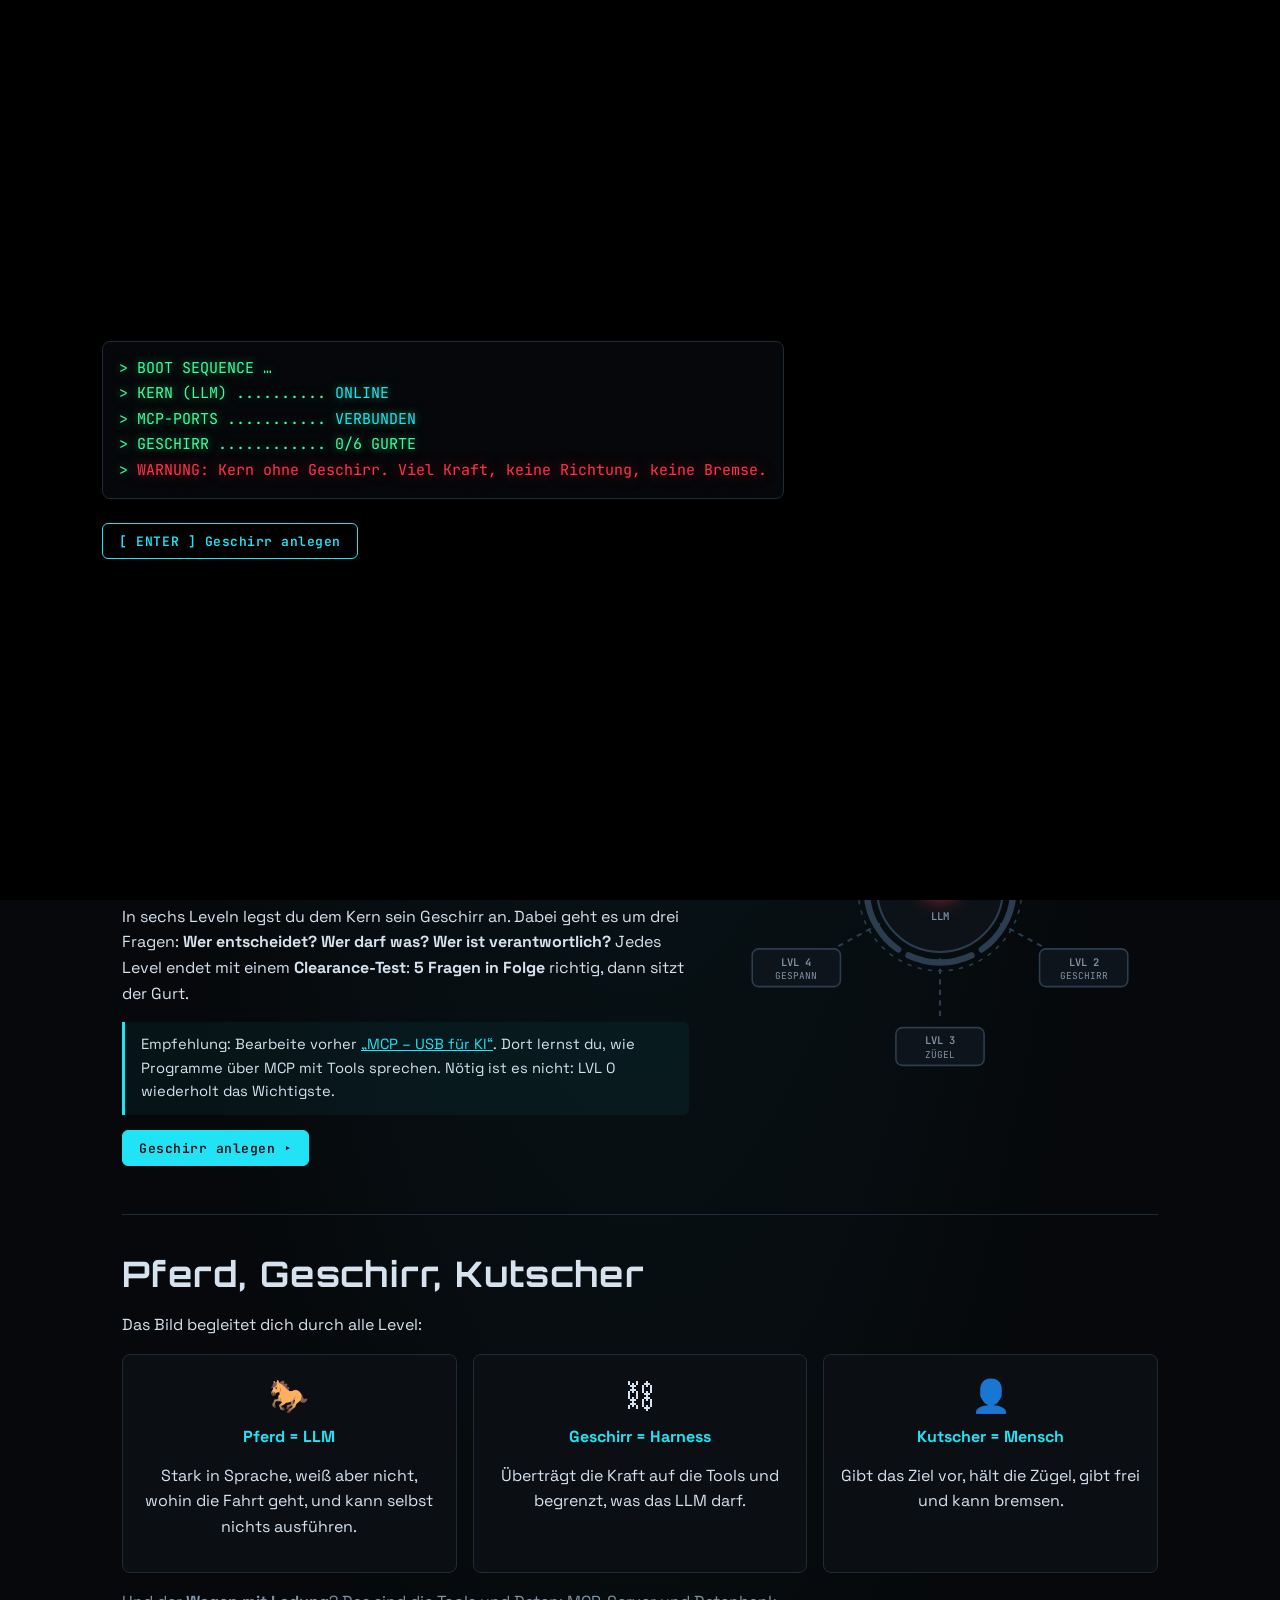
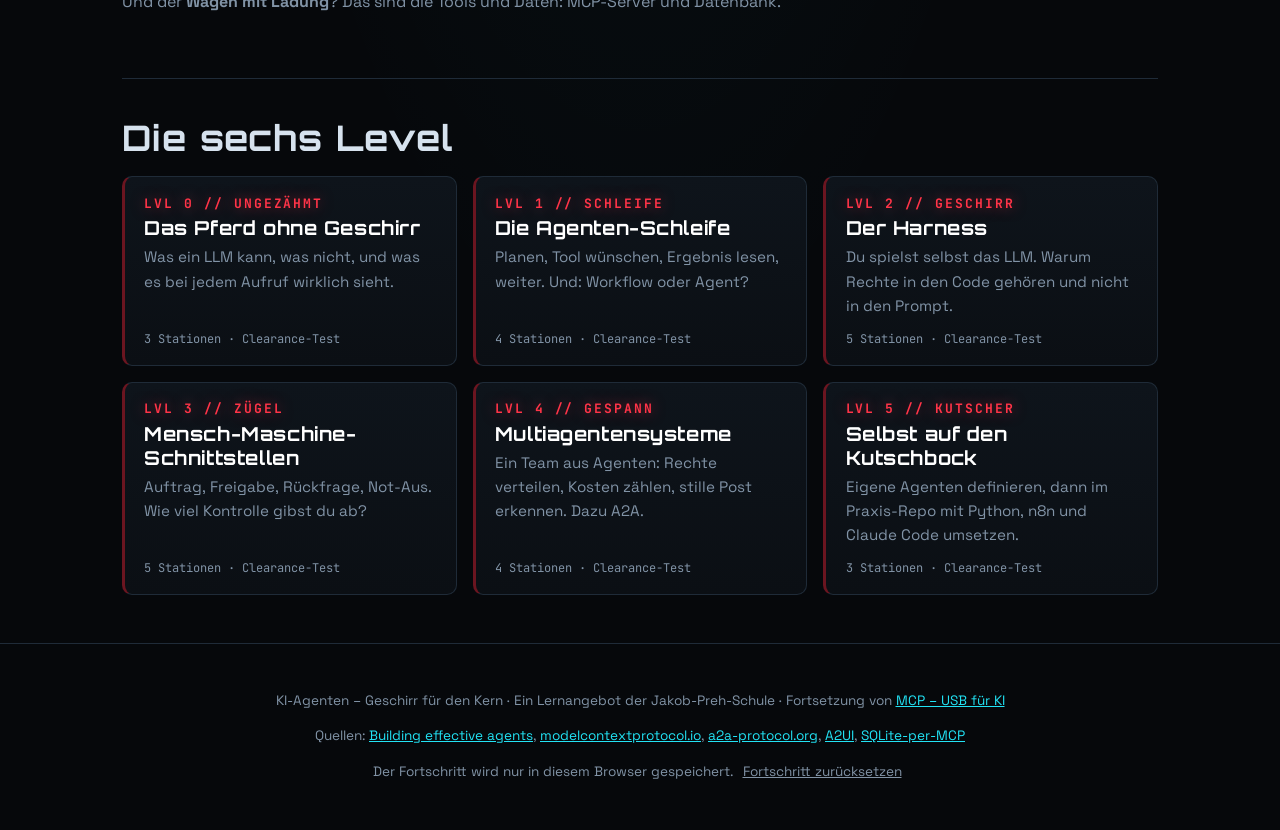
==== index.html @ da0a739b "first commit" ====
<!doctype html>
<html lang="de" data-farbschema-standard="dunkel">
<head>
<meta charset="utf-8">
<meta name="viewport" content="width=device-width, initial-scale=1">
<meta name="author" content="Christoph Rothaug, Jakob-Preh-Schule Bad Neustadt">
<!-- Lizenz: CC BY 4.0 – Christoph Rothaug, Jakob-Preh-Schule Bad Neustadt (ausgenommen Schullogo, Schriften; siehe README) -->
<link rel="license" href="https://creativecommons.org/licenses/by/4.0/">
<title>KI-Agenten – Geschirr für den Kern</title>
<meta name="description" content="Interaktive Lernseite zu KI-Agenten, Harness, Mensch-Maschine-Schnittstellen und Multiagentensystemen: Lege dem KI-Kern Level für Level sein Geschirr an.">
<meta property="og:title" content="KI-Agenten – Geschirr für den Kern">
<meta property="og:description" content="Das Pferd ist stark. Wer hält die Zügel? Interaktive Lernseite zu KI-Agenten, Harness und Multiagentensystemen.">
<meta property="og:image" content="img/og-image.png">
<link rel="icon" href="img/favicon.svg" type="image/svg+xml">
<link rel="preconnect" href="https://fonts.googleapis.com">
<link rel="preconnect" href="https://fonts.gstatic.com" crossorigin>
<link href="https://fonts.googleapis.com/css2?family=JetBrains+Mono:wght@400;600;700&family=Orbitron:wght@600;800&family=Space+Grotesk:wght@400;500;700&display=swap" rel="stylesheet">
<script src="js/farbschema.js"></script>
<link rel="stylesheet" href="css/style.css">
</head>
<body>

<!-- ================= BOOT-SCREEN ================= -->
<div id="boot" class="boot" aria-hidden="true">
  <pre id="boot-text"></pre>
  <button id="boot-skip" class="btn ghost">[ ENTER ] Geschirr anlegen</button>
</div>

<!-- ================= HEADER ================= -->
<header class="topbar">
  <a class="brand" href="index.html">
    <span class="brand-text">KI-Agenten <span class="dim">–</span> Geschirr für den Kern</span>
  </a>
  <nav class="lvl-nav" id="lvl-nav" aria-label="Level"></nav>
  <span class="farbschema-platz" data-farbschema-platz></span>
</header>

<a class="pinned-logo" href="https://www.bsnes.de" target="_blank" rel="noopener" title="Zur Homepage der Jakob-Preh-Schule">
  <img src="img/logoschulecyber-klein.png" alt="Jakob-Preh-Schule">
</a>

<main id="top">

<!-- ================= HERO ================= -->
<section class="hero">
  <figure class="img-slot hero-img">
    <img src="img/hero.png" alt="Ein mechanisches Pferd aus dunklem Metall mit leuchtendem KI-Kern in der Brust, Zügel aus Kabeln führen zu einem leeren Kutschbock" onerror="this.closest('figure').classList.add('missing')">
    <div class="ph">img/hero.png</div>
  </figure>
  <div class="hero-text">
    <p class="sys-line">&gt; STATUS: <span id="status-line">KERN OHNE GESCHIRR – 0/6 GURTE ANGELEGT</span></p>
    <h1 class="glitch" data-text="KI-Agenten">KI-Agenten</h1>
    <p class="lead">Das Pferd ist stark. Wer hält die Zügel?</p>
    <p>Der KI-Kern ist über MCP mit Werkzeugen und Daten verbunden. Aber ein Sprachmodell <strong>kann selbst nichts ausführen</strong>
      und <strong>merkt sich nichts</strong>. Erst ein Rahmenprogramm, der <strong>Harness</strong> (englisch: Geschirr), macht daraus einen <strong>Agenten</strong>:
      Es lenkt die Kraft, setzt Grenzen und gibt dem Menschen die Zügel in die Hand.</p>
    <p>In sechs Leveln legst du dem Kern sein Geschirr an. Dabei geht es um drei Fragen:
      <strong>Wer entscheidet? Wer darf was? Wer ist verantwortlich?</strong>
      Jedes Level endet mit einem <strong>Clearance-Test</strong>: <strong>5 Fragen in Folge</strong> richtig, dann sitzt der Gurt.</p>
    <p class="note" id="mcp-status"></p>
    <div class="row"><a class="btn" id="start-btn" href="lvl0.html">Geschirr anlegen ▸</a></div>
  </div>
  <div class="core-wrap">
    <svg id="core-svg" viewBox="0 0 400 400" role="img" aria-label="Schaltbild: KI-Kern mit sechs Gurten des Geschirrs"></svg>
  </div>
</section>

<!-- ================= LEITBILD ================= -->
<section class="overview">
  <h2>Pferd, Geschirr, Kutscher</h2>
  <p>Das Bild begleitet dich durch alle Level:</p>
  <div class="grid3 bild-grid">
    <div class="card bild"><span class="bild-ico" aria-hidden="true">🐎</span><h4>Pferd = LLM</h4><p>Stark in Sprache, weiß aber nicht, wohin die Fahrt geht, und kann selbst nichts ausführen.</p></div>
    <div class="card bild"><span class="bild-ico" aria-hidden="true">⛓</span><h4>Geschirr = Harness</h4><p>Überträgt die Kraft auf die Tools und begrenzt, was das LLM darf.</p></div>
    <div class="card bild"><span class="bild-ico" aria-hidden="true">👤</span><h4>Kutscher = Mensch</h4><p>Gibt das Ziel vor, hält die Zügel, gibt frei und kann bremsen.</p></div>
  </div>
  <p class="dim">Und der <strong>Wagen mit Ladung</strong>? Das sind die Tools und Daten: MCP-Server und Datenbank.</p>
</section>

<!-- ================= LEVEL-ÜBERSICHT ================= -->
<section class="overview" id="levels">
  <h2>Die sechs Level</h2>
  <div class="lvl-grid">
    <a class="lvl-card" href="lvl0.html" data-level="0">
      <span class="lvl-tag">LVL 0 // UNGEZÄHMT</span>
      <h3>Das Pferd ohne Geschirr</h3>
      <p>Was ein LLM kann, was nicht, und was es bei jedem Aufruf wirklich sieht.</p>
      <span class="lvl-meta">3 Stationen · Clearance-Test</span>
    </a>
    <a class="lvl-card" href="lvl1.html" data-level="1">
      <span class="lvl-tag">LVL 1 // SCHLEIFE</span>
      <h3>Die Agenten-Schleife</h3>
      <p>Planen, Tool wünschen, Ergebnis lesen, weiter. Und: Workflow oder Agent?</p>
      <span class="lvl-meta">4 Stationen · Clearance-Test</span>
    </a>
    <a class="lvl-card" href="lvl2.html" data-level="2">
      <span class="lvl-tag">LVL 2 // GESCHIRR</span>
      <h3>Der Harness</h3>
      <p>Du spielst selbst das LLM. Warum Rechte in den Code gehören und nicht in den Prompt.</p>
      <span class="lvl-meta">5 Stationen · Clearance-Test</span>
    </a>
    <a class="lvl-card" href="lvl3.html" data-level="3">
      <span class="lvl-tag">LVL 3 // ZÜGEL</span>
      <h3>Mensch-Maschine-Schnittstellen</h3>
      <p>Auftrag, Freigabe, Rückfrage, Not-Aus. Wie viel Kontrolle gibst du ab?</p>
      <span class="lvl-meta">5 Stationen · Clearance-Test</span>
    </a>
    <a class="lvl-card" href="lvl4.html" data-level="4">
      <span class="lvl-tag">LVL 4 // GESPANN</span>
      <h3>Multiagentensysteme</h3>
      <p>Ein Team aus Agenten: Rechte verteilen, Kosten zählen, stille Post erkennen. Dazu A2A.</p>
      <span class="lvl-meta">4 Stationen · Clearance-Test</span>
    </a>
    <a class="lvl-card" href="lvl5.html" data-level="5">
      <span class="lvl-tag">LVL 5 // KUTSCHER</span>
      <h3>Selbst auf den Kutschbock</h3>
      <p>Eigene Agenten definieren, dann im Praxis-Repo mit Python, n8n und Claude Code umsetzen.</p>
      <span class="lvl-meta">3 Stationen · Clearance-Test</span>
    </a>
  </div>
</section>

<!-- ================= ABSCHLUSS ================= -->
<section class="finale" id="online" hidden>
  <figure class="img-slot finale-img">
    <img src="img/gespann-startklar.png" alt="Das mechanische Pferd im vollständigen leuchtenden Geschirr, ein Mensch hält die Kabelzügel auf dem Kutschbock" onerror="this.closest('figure').classList.add('missing')">
    <div class="ph">img/gespann-startklar.png</div>
  </figure>
  <h2 class="glitch" data-text="GESPANN STARTKLAR">GESPANN STARTKLAR</h2>
  <p>Alle sechs Gurte sitzen. Du hast die Clearance <strong>KUTSCHER</strong> erreicht.</p>
  <p>Jetzt ab auf den echten Kutschbock: Im <a href="https://github.com/FlowTheTensor/SQLite-per-MCP/blob/main/agenten/README.md" target="_blank" rel="noopener">Praxis-Repo SQLite-per-MCP</a>
    baust und steuerst du deine Agenten selbst.</p>
</section>

</main>

<footer class="foot">
  <p>KI-Agenten – Geschirr für den Kern · Ein Lernangebot der Jakob-Preh-Schule · Fortsetzung von
    <a href="https://flowthetensor.github.io/LS-MCP-USB-fuer-KI/" target="_blank" rel="noopener">MCP – USB für KI</a></p>
  <p>Quellen: <a href="https://www.anthropic.com/engineering/building-effective-agents" target="_blank" rel="noopener">Building effective agents</a>,
    <a href="https://modelcontextprotocol.io" target="_blank" rel="noopener">modelcontextprotocol.io</a>,
    <a href="https://a2a-protocol.org" target="_blank" rel="noopener">a2a-protocol.org</a>,
    <a href="https://github.com/google/A2UI" target="_blank" rel="noopener">A2UI</a>,
    <a href="https://github.com/FlowTheTensor/SQLite-per-MCP" target="_blank" rel="noopener">SQLite-per-MCP</a></p>
  <p>Der Fortschritt wird nur in diesem Browser gespeichert. <button class="linkbtn" id="reset-progress">Fortschritt zurücksetzen</button></p>
</footer>

<div id="toast" class="toast" role="status" aria-live="polite"></div>

<script src="js/tests.js"></script>
<script src="js/agentsim.js"></script>
<script src="js/app.js"></script>
</body>
</html>
---- css/style.css ----
/* =========================================================
   KI-Agenten – Geschirr für den Kern · Maschinen-Terminal-Design (übernommen aus „MCP – USB für KI“)
   ========================================================= */
:root {
  --bg: #06080b;
  --bg2: #0b0f14;
  --panel: #0e141b;
  --panel2: #121a23;
  --line: #1f2b38;
  --line2: #2c3d50;
  --text: #d6e2ee;
  --muted: #8193a6;
  --cyan: #22e3f5;
  --cyan-dim: #0f6f7a;
  --red: #ff3448;
  --red-dim: #6b1520;
  --green: #3dff9a;
  --amber: #ffbf3c;
  --violet: #c592ff;
  --mono: "JetBrains Mono", ui-monospace, Consolas, monospace;
  --head: "Orbitron", "JetBrains Mono", sans-serif;
  --body: "Space Grotesk", system-ui, sans-serif;
  --radius: 10px;
  --glow-c: 0 0 12px rgba(34, 227, 245, .45);
  --glow-r: 0 0 14px rgba(255, 52, 72, .55);
}

* { box-sizing: border-box; }
html { scroll-behavior: smooth; scroll-padding-top: 80px; }
body {
  margin: 0;
  background:
    radial-gradient(ellipse at 50% -10%, rgba(34, 227, 245, .08), transparent 60%),
    linear-gradient(var(--bg), var(--bg));
  color: var(--text);
  font: 16px/1.6 var(--body);
  overflow-x: hidden;
}
/* Scanlines */
body::after {
  content: ""; position: fixed; inset: 0; pointer-events: none; z-index: 50;
  background: repeating-linear-gradient(0deg, rgba(255,255,255,.018) 0 1px, transparent 1px 3px);
}
a { color: var(--cyan); }
a:hover { text-shadow: var(--glow-c); }
code, kbd { font-family: var(--mono); font-size: .9em; background: var(--panel2); border: 1px solid var(--line); border-radius: 4px; padding: .05em .35em; color: #9ff4ff; }
kbd { color: var(--text); }
h1, h2, h3, h4 { line-height: 1.25; }
h2 { font-family: var(--head); letter-spacing: .04em; font-size: clamp(1.5rem, 4vw, 2.2rem); margin: .3rem 0; }
h3 { font-family: var(--head); font-size: 1.2rem; letter-spacing: .03em; color: #fff; margin: .2rem 0 .8rem; }
h4 { margin: .3rem 0 .5rem; color: var(--cyan); font-weight: 700; }
abbr { text-decoration: underline dotted; }

/* ---------- Boot ---------- */
.boot {
  position: fixed; inset: 0; z-index: 100; background: #000;
  display: flex; flex-direction: column; justify-content: center; align-items: flex-start;
  padding: 8vh 8vw; gap: 1.5rem; transition: opacity .6s;
}
.boot.hide { opacity: 0; pointer-events: none; }
.boot pre { font: 15px/1.7 var(--mono); color: var(--green); margin: 0; white-space: pre-wrap; text-shadow: 0 0 8px rgba(61,255,154,.5); }
.boot pre .err { color: var(--red); text-shadow: var(--glow-r); }
.boot pre .cy { color: var(--cyan); }

/* ---------- Topbar ---------- */
.topbar {
  position: sticky; top: 0; z-index: 40;
  display: flex; align-items: center; gap: 1rem; flex-wrap: wrap;
  padding: .6rem clamp(16px, 3vw, 32px);
  background: rgba(6, 8, 11, .88); backdrop-filter: blur(8px);
  border-bottom: 1px solid var(--line);
}
.brand { display: flex; align-items: center; gap: .6rem; text-decoration: none; color: #fff; }
.brand-text { font-family: var(--head); font-weight: 800; letter-spacing: .05em; }
.brand-text .dim { color: var(--red); }
.lvl-nav { display: flex; gap: .4rem; flex-wrap: wrap; margin-left: auto; }
.lvl-nav a {
  font: 600 12px var(--mono); text-decoration: none; color: var(--muted);
  border: 1px solid var(--line2); border-radius: 999px; padding: .25rem .65rem;
  display: flex; align-items: center; gap: .4rem;
}
.lvl-nav a::before { content: ""; width: 7px; height: 7px; border-radius: 50%; background: var(--red-dim); }
.lvl-nav a.done { color: var(--cyan); border-color: var(--cyan-dim); }
.lvl-nav a.done::before { background: var(--cyan); box-shadow: var(--glow-c); }
.lvl-nav a:hover { color: #fff; border-color: var(--cyan); }
.lvl-nav a.current { color: #fff; border-color: #fff; background: rgba(255,255,255,.06); }

main { max-width: 1100px; margin: 0 auto; padding: 0 clamp(16px, 3vw, 32px); }

/* ---------- Hero ---------- */
.hero { display: grid; grid-template-columns: 1.3fr 1fr; gap: 2rem; padding: 2.5rem 0 3rem; align-items: center; }
.hero-img { grid-column: 1 / -1; aspect-ratio: 16 / 7; margin: 0; }
.hero-text p { color: var(--text); }
.sys-line { font: 13px var(--mono); color: var(--red) !important; text-shadow: var(--glow-r); margin: 0; }
.sys-line.ok { color: var(--green) !important; text-shadow: 0 0 10px rgba(61,255,154,.5); }
h1 { font-family: var(--head); font-weight: 800; font-size: clamp(2.2rem, 7vw, 4rem); margin: .3rem 0 .2rem; color: #fff; letter-spacing: .03em; }
.lead { font: 600 1.15rem var(--mono); color: var(--cyan) !important; margin-top: 0; }
.core-wrap svg { width: 100%; max-width: 420px; display: block; margin: 0 auto; }
a.btn { display: inline-block; text-decoration: none; }
a.btn:hover { text-shadow: none; }

/* Level-Übersicht (Startseite) */
.overview { padding: 2rem 0 3rem; border-top: 1px solid var(--line); }
.lvl-grid { display: grid; grid-template-columns: repeat(auto-fill, minmax(min(100%, 300px), 1fr)); gap: 1rem; margin-top: 1rem; }
.lvl-card {
  display: flex; flex-direction: column; gap: .3rem; text-decoration: none; color: var(--text);
  background: linear-gradient(180deg, var(--panel), var(--bg2)); border: 1px solid var(--line);
  border-left: 3px solid var(--red-dim); border-radius: var(--radius); padding: 1.1rem 1.2rem;
  transition: border-color .2s, box-shadow .2s, transform .2s;
}
.lvl-card:hover { border-color: var(--cyan); box-shadow: var(--glow-c); transform: translateY(-2px); text-shadow: none; }
.lvl-card h3 { margin: 0; }
.lvl-card p { margin: 0; color: var(--muted); font-size: .95rem; }
.lvl-meta { margin-top: auto; padding-top: .5rem; font: 12px var(--mono); color: var(--muted); }
.lvl-card.done { border-left-color: var(--cyan); }
.lvl-card.done .lvl-tag { color: var(--cyan); text-shadow: var(--glow-c); }
.lvl-card.done .lvl-meta::after { content: " · ✓ VERBUNDEN"; color: var(--cyan); }

/* Blättern zwischen den Level-Seiten */
.pager { display: flex; justify-content: space-between; align-items: center; gap: 1rem; padding: 1.5rem 0 2.5rem; border-top: 1px solid var(--line); }
.pager a { font: 600 13px var(--mono); text-decoration: none; border: 1px solid var(--line2); border-radius: 6px; padding: .5rem .9rem; }
.pager a:hover { border-color: var(--cyan); }

/* Glitch */
.glitch { position: relative; }
.glitch::before, .glitch::after {
  content: attr(data-text); position: absolute; inset: 0; pointer-events: none; opacity: 0;
}
.glitch::before { color: var(--red); transform: translate(2px, 0); }
.glitch::after { color: var(--cyan); transform: translate(-2px, 0); }
.glitch:hover::before, .glitch.go::before { animation: gl 0.5s steps(2) 2; }
.glitch:hover::after, .glitch.go::after { animation: gl 0.5s steps(2) reverse 2; }
@keyframes gl {
  0% { opacity: .8; clip-path: inset(10% 0 70% 0); }
  50% { opacity: .8; clip-path: inset(60% 0 10% 0); }
  100% { opacity: 0; clip-path: inset(30% 0 40% 0); }
}

/* Kern-Schaltbild */
.core-ring { fill: none; stroke: var(--line2); stroke-width: 1.5; stroke-dasharray: 4 6; }
.core-body { fill: #0c1218; stroke: var(--line2); stroke-width: 2; }
.core-eye { fill: var(--red); filter: drop-shadow(0 0 10px var(--red)); animation: pulse 2.4s ease-in-out infinite; }
.core.online .core-eye { fill: var(--cyan); filter: drop-shadow(0 0 12px var(--cyan)); }
.port-wire { stroke: var(--line2); stroke-width: 2; stroke-dasharray: 5 5; }
.port-box { fill: var(--panel); stroke: var(--line2); stroke-width: 1.5; }
.port-lbl { fill: var(--muted); font: 600 10px var(--mono); }
.port-sub { fill: var(--muted); font: 9px var(--mono); }
.port.on .port-wire { stroke: var(--cyan); stroke-dasharray: none; filter: drop-shadow(0 0 4px var(--cyan)); animation: flow 1.2s linear infinite; stroke-dasharray: 10 4; }
.port.on .port-box { stroke: var(--cyan); fill: #072a30; }
.port.on .port-lbl { fill: var(--cyan); }
.port a { cursor: pointer; }
@keyframes pulse { 50% { opacity: .55; } }
@keyframes flow { to { stroke-dashoffset: -28; } }

/* ---------- Bild-Slots ---------- */
.img-slot { position: relative; margin: 1rem 0; border-radius: var(--radius); overflow: hidden; border: 1px solid var(--line); background: var(--bg2); }
.img-slot img { width: 100%; height: 100%; object-fit: cover; display: block; }
.img-slot .ph { display: none; }
.img-slot.missing { border: 1px dashed var(--line2); min-height: 120px; }
.img-slot.missing img { display: none; }
.img-slot.missing .ph {
  display: flex; align-items: center; justify-content: center; height: 100%; min-height: 120px;
  font: 12px var(--mono); color: var(--muted);
  background: repeating-linear-gradient(45deg, transparent 0 12px, rgba(34,227,245,.03) 12px 24px);
}
.img-slot.missing .ph::before { content: "[ BILD FEHLT: "; }
.img-slot.missing .ph::after { content: " ]"; }
.banner { aspect-ratio: 16 / 5; }

/* ---------- Level ---------- */
.level { padding: 3rem 0 2rem; border-top: 1px solid var(--line); }
.lvl-tag { font: 700 13px var(--mono); color: var(--red); letter-spacing: .15em; text-shadow: var(--glow-r); }
.level.done .lvl-tag { color: var(--cyan); text-shadow: var(--glow-c); }
.level.done .lvl-tag::after { content: "  ✓ VERBUNDEN"; }
.lvl-sub { color: var(--muted); margin: 0; }
.station-nav { display: flex; flex-wrap: wrap; gap: .4rem; margin-top: .8rem; }
.station-nav a { font: 12px var(--mono); color: var(--muted); text-decoration: none; border-bottom: 1px dashed var(--line2); }
.station-nav a:hover { color: var(--cyan); }
.dim { color: var(--muted); }
.station-nav .dim { color: var(--line2); }

.station {
  background: linear-gradient(180deg, var(--panel), var(--bg2));
  border: 1px solid var(--line); border-radius: var(--radius);
  padding: clamp(1rem, 3vw, 1.8rem); margin: 1.5rem 0; position: relative;
}
.station::before {
  content: ""; position: absolute; left: -1px; top: 18px; width: 3px; height: 40px;
  background: var(--cyan); box-shadow: var(--glow-c); border-radius: 2px;
}
.crumb { font: 12px var(--mono); color: var(--muted); letter-spacing: .05em; }
.tag { color: var(--cyan); border: 1px solid var(--cyan-dim); border-radius: 4px; padding: 0 .4em; }
.tag.tag-exp { color: var(--amber); border-color: var(--amber); }

.grid2 { display: grid; grid-template-columns: repeat(2, minmax(0, 1fr)); gap: 1rem; }
.grid3 { display: grid; grid-template-columns: repeat(3, minmax(0, 1fr)); gap: 1rem; }
.card { background: var(--bg2); border: 1px solid var(--line); border-radius: 8px; padding: 1rem; min-width: 0; }
.card ul { padding-left: 1.1rem; margin: 0; }
.card.bad { border-color: var(--red-dim); }
.card.bad h4 { color: var(--red); }
.card.good { border-color: #145c3a; }
.card.good h4 { color: var(--green); }
.card.msg.req { border-top: 3px solid var(--cyan); }
.card.msg.res { border-top: 3px solid var(--green); }
.card.msg.note { border-top: 3px solid var(--amber); }
.card.msg.note h4 { color: var(--amber); }
.card.prim .ctrl { font-size: .9rem; color: var(--muted); }

.note, .warn { border-left: 3px solid var(--cyan); background: rgba(34,227,245,.05); padding: .7rem 1rem; border-radius: 0 6px 6px 0; }
.warn { border-color: var(--amber); background: rgba(255,191,60,.06); }

.tbl { width: 100%; border-collapse: collapse; margin: 1rem 0; font-size: .95rem; display: block; overflow-x: auto; }
.tbl th, .tbl td { text-align: left; padding: .5rem .7rem; border-bottom: 1px solid var(--line); vertical-align: top; }
.tbl thead th { font: 600 12px var(--mono); color: var(--cyan); letter-spacing: .05em; text-transform: uppercase; }
.tbl tbody th { color: var(--cyan); white-space: nowrap; }

pre { margin: .8rem 0; padding: .9rem 1rem; background: #05070a; border: 1px solid var(--line); border-radius: 8px; overflow-x: auto; font: 13px/1.55 var(--mono); color: var(--text); }
.j-key { color: #7fd8ff; }
.j-str { color: #a5f3a0; }
.j-num { color: var(--amber); }
.j-lit { color: #ff8fd0; }
.py .p-kw { color: #ff8fd0; }
.py .p-str { color: #a5f3a0; }
.py .p-com { color: var(--muted); font-style: italic; }
.py .p-dec { color: var(--amber); }

ol.flow { padding-left: 1.2rem; }
ol.flow li { margin-bottom: 1rem; }
.who { font: 700 11px var(--mono); border-radius: 4px; padding: .1rem .45rem; margin-right: .4rem; }
.who.c { background: rgba(34,227,245,.15); color: var(--cyan); }
.who.s { background: rgba(61,255,154,.12); color: var(--green); }
.who.b { background: rgba(255,191,60,.12); color: var(--amber); }

/* Architektur-SVG */
.arch { width: 100%; height: auto; margin: .5rem 0 1rem; }
.arch text { fill: var(--text); font: 13px var(--mono); }
.arch .a-title { fill: var(--muted); font-size: 11px; letter-spacing: .1em; }
.arch .a-small { fill: var(--muted); font-size: 10px; }
.arch .a-lbl { font: 700 18px var(--head); fill: var(--red); }
.a-host { fill: rgba(34,227,245,.03); stroke: var(--line2); stroke-dasharray: 6 4; }
.a-llm { fill: #170a0d; stroke: var(--red-dim); }
.a-client rect { fill: #072a30; stroke: var(--cyan); }
.a-server rect { fill: #0b1d14; stroke: #1f8a55; }
.a-wire { stroke: var(--cyan); stroke-width: 2; fill: none; }
.a-wire.dashed { stroke-dasharray: 6 4; }
.arch.narrow { display: block; max-width: 760px; margin: .5rem auto 1rem; }
.a-agent { fill: rgba(255,52,72,.05); stroke: var(--red-dim); stroke-width: 1.5; }
.a-loop { fill: none; stroke: var(--cyan); stroke-width: 2; stroke-dasharray: 8 5; animation: flow 2s linear infinite; }
.arch .a-onloop { fill: var(--cyan); paint-order: stroke; stroke: #0b0f14; stroke-width: 5px; }
.arch .a-harness { fill: var(--amber); letter-spacing: .03em; }
.a-gate rect { fill: rgba(255,191,60,.08); stroke: var(--amber); }
.a-human rect { fill: var(--panel); stroke: var(--line2); }

/* ---------- Widgets ---------- */
.widget { background: #070a0e; border: 1px solid var(--line2); border-radius: var(--radius); padding: 1rem; margin: 1rem 0; }
.controls { display: flex; flex-wrap: wrap; gap: 1rem 1.5rem; align-items: flex-end; margin-bottom: .8rem; }
.controls.col { flex-direction: column; align-items: stretch; }
.controls label { display: flex; flex-direction: column; gap: .3rem; font: 12px var(--mono); color: var(--muted); }
input, select, textarea {
  font: 14px var(--mono); color: var(--text); background: var(--panel); border: 1px solid var(--line2);
  border-radius: 6px; padding: .45rem .6rem; max-width: 100%;
}
input:focus, select:focus, textarea:focus { outline: none; border-color: var(--cyan); box-shadow: var(--glow-c); }
textarea { width: 100%; resize: vertical; line-height: 1.5; }
input[type=range] { accent-color: var(--cyan); padding: 0; }
input[type=number] { width: 6rem; }
output { color: var(--cyan); font-weight: 700; }
.row { display: flex; flex-wrap: wrap; gap: .6rem; margin-top: .7rem; }
.toggle-row { display: flex; gap: .4rem; }

.btn {
  font: 600 13px var(--mono); letter-spacing: .04em; cursor: pointer;
  color: #001014; background: var(--cyan); border: 1px solid var(--cyan); border-radius: 6px;
  padding: .55rem 1rem; transition: box-shadow .2s, transform .1s;
}
.btn:hover { box-shadow: var(--glow-c); }
.btn:active { transform: translateY(1px); }
.btn.ghost, .toggle-row .btn, .tabs .btn { background: transparent; color: var(--cyan); }
.toggle-row .btn.sel, .tabs .btn.sel { background: var(--cyan); color: #001014; }
.btn.small { padding: .3rem .7rem; font-size: 12px; }
.btn:disabled { opacity: .4; cursor: default; box-shadow: none; }
.linkbtn { background: none; border: 0; color: var(--muted); text-decoration: underline; cursor: pointer; font: inherit; }
.tabs { display: flex; gap: .4rem; margin-top: 1rem; }

.readout { font: 13px var(--mono); color: var(--muted); margin: .6rem 0 0; }
.readout strong { color: var(--cyan); }
#ac-svg { width: 100%; height: auto; display: block; }
.ac-node rect { fill: var(--panel); stroke: var(--line2); }
.ac-node text { fill: var(--text); font: 11px var(--mono); }
.ac-node.hub rect { fill: #072a30; stroke: var(--cyan); }
.ac-line { stroke: var(--red); stroke-width: 1.3; opacity: .7; }
.ac-line.mcp { stroke: var(--cyan); opacity: .9; }
.ac-adapter { fill: var(--red); }

.scan-out { font: 13px var(--mono); margin-top: .8rem; }
.scan-out .ok { color: var(--green); }
.scan-out .err { color: var(--red); }
.tree { list-style: none; padding-left: 1.1rem; margin: .2rem 0; border-left: 1px dashed var(--line2); }
.tree .t { font-size: 11px; border-radius: 3px; padding: 0 .35em; margin-left: .3em; }
.t-string { background: rgba(165,243,160,.12); color: #a5f3a0; }
.t-number { background: rgba(255,191,60,.12); color: var(--amber); }
.t-boolean, .t-null { background: rgba(255,143,208,.12); color: #ff8fd0; }
.t-array, .t-object { background: rgba(127,216,255,.12); color: #7fd8ff; }

/* Sortierer */
.sort-pool, .sort-slots { display: grid; gap: .5rem; }
.sort-slots { margin-bottom: 1rem; counter-reset: s; }
.sort-card {
  text-align: left; font: 13px var(--mono); color: var(--text); background: var(--panel);
  border: 1px solid var(--line2); border-radius: 6px; padding: .6rem .8rem; cursor: pointer;
}
.sort-card:hover { border-color: var(--cyan); }
.sort-slot { border: 1px dashed var(--line2); border-radius: 6px; padding: .55rem .8rem; min-height: 2.6rem; font: 13px var(--mono); color: var(--muted); counter-increment: s; }
.sort-slot::before { content: counter(s) " ▸ "; color: var(--cyan); }
.sort-slot.filled { color: var(--text); border-style: solid; }
.sort-slot.right { border-color: var(--green); }
.sort-slot.wrong { border-color: var(--red); animation: shake .3s; }

/* Terminal */
.terminal { padding: 0; overflow: hidden; }
.term-bar { display: flex; align-items: center; gap: .7rem; flex-wrap: wrap; padding: .5rem .8rem; background: var(--panel2); border-bottom: 1px solid var(--line2); font: 12px var(--mono); }
.term-bar select { margin-left: auto; font-size: 12px; padding: .25rem .4rem; }
.led { width: 9px; height: 9px; border-radius: 50%; background: var(--red); box-shadow: var(--glow-r); }
.led.half { background: var(--amber); box-shadow: 0 0 10px var(--amber); }
.led.on { background: var(--green); box-shadow: 0 0 10px var(--green); }
.term-log { height: 340px; overflow-y: auto; padding: .8rem; font: 12.5px/1.5 var(--mono); }
.term-log .entry { margin-bottom: .8rem; }
.term-log .dir { font-weight: 700; font-size: 11px; letter-spacing: .08em; }
.term-log .dir.out { color: var(--cyan); }
.term-log .dir.in { color: var(--green); }
.term-log .dir.sys { color: var(--amber); }
.term-log .dir.errd { color: var(--red); }
.term-log pre { margin: .2rem 0; padding: .5rem .7rem; font-size: 12px; }
.term-log .hint { color: var(--muted); font-style: italic; }
.terminal textarea { border: 0; border-top: 1px solid var(--line2); border-radius: 0; background: #05070a; }
.terminal .row { padding: 0 .8rem .8rem; }

/* Tracer */
.lanes { position: relative; display: grid; grid-template-columns: repeat(5, 1fr); gap: .4rem; margin-bottom: 1rem; padding-bottom: 2.2rem; }
.lane { text-align: center; font: 600 11px var(--mono); padding: .6rem .2rem; border: 1px solid var(--line2); border-radius: 6px; background: var(--panel); color: var(--muted); transition: all .25s; }
.lane .ico { display: block; font-size: 1.4rem; }
.lane.act { color: #fff; border-color: var(--cyan); box-shadow: var(--glow-c); }
.tr-arrow { position: absolute; bottom: .6rem; height: 2px; background: var(--cyan); box-shadow: var(--glow-c); transition: left .35s, width .35s; }
.tr-arrow::after { content: ""; position: absolute; top: -5px; border: 6px solid transparent; }
.tr-arrow.r::after { right: -6px; border-left-color: var(--cyan); border-right: 0; }
.tr-arrow.l::after { left: -6px; border-right-color: var(--cyan); border-left: 0; }
.tr-arrow.self { height: 0; background: none; box-shadow: none; border: 2px dashed var(--cyan); border-top: 0; height: 12px; bottom: .3rem; border-radius: 0 0 8px 8px; }
.tr-arrow.self::after { display: none; }
.tr-controls { margin: 0 0 1rem; }
/* Festes Fenster, damit nichts darunter springt; längere Inhalte scrollen innen */
.tr-step { height: 31rem; overflow-y: auto; padding: .8rem 1rem; background: var(--bg2); border: 1px solid var(--line2); border-radius: 8px; }
.tr-step p { margin-top: 0; }
.tr-num { font: 700 12px var(--mono); color: var(--red); margin: 0; }
#tr-payload:empty { display: none; }

/* Designer */
.param-row { display: grid; grid-template-columns: 1.2fr .9fr auto 2fr auto; gap: .5rem; align-items: center; margin-bottom: .5rem; }
.param-row label { flex-direction: row; align-items: center; gap: .3rem; }
.param-head { font: 11px var(--mono); color: var(--muted); }
#td-check .bad { color: var(--red); }
#td-check .good { color: var(--green); }

details.tasks { margin-top: 1rem; border: 1px solid var(--line); border-radius: 8px; padding: .6rem 1rem; background: var(--bg2); }
details.tasks summary { cursor: pointer; font: 700 13px var(--mono); color: var(--amber); }

/* ---------- Clearance-Test ---------- */
.test {
  margin: 2rem 0 1rem; border: 1px solid var(--red-dim); border-radius: var(--radius);
  background: linear-gradient(180deg, rgba(255,52,72,.06), transparent 70%), #07090c; padding: clamp(1rem, 3vw, 1.6rem);
}
.level.done .test { border-color: var(--cyan-dim); background: linear-gradient(180deg, rgba(34,227,245,.06), transparent 70%), #07090c; }
.test-head { display: flex; align-items: center; gap: 1rem; flex-wrap: wrap; }
.test-head h3 { margin: 0; }
.streak { display: flex; gap: .35rem; margin-left: auto; }
.streak i { width: 22px; height: 10px; border-radius: 2px; background: #1a0b0e; border: 1px solid var(--red-dim); }
.streak i.on { background: var(--cyan); border-color: var(--cyan); box-shadow: var(--glow-c); }
.q-text { font-size: 1.05rem; margin: 1rem 0 .4rem; }
.opts { display: grid; gap: .5rem; margin: .8rem 0; }
.opt {
  text-align: left; font: 15px var(--body); color: var(--text); background: var(--panel); cursor: pointer;
  border: 1px solid var(--line2); border-radius: 8px; padding: .65rem .9rem; transition: border-color .15s, background .15s;
}
.opt:hover:not(:disabled) { border-color: var(--cyan); }
.opt code { font-size: .85em; }
.opt.right { border-color: var(--green); background: rgba(61,255,154,.08); }
.opt.wrong { border-color: var(--red); background: rgba(255,52,72,.08); animation: shake .3s; }
.opt:disabled { cursor: default; }
.q-input { display: flex; gap: .5rem; flex-wrap: wrap; }
.q-input input { flex: 1; min-width: 10rem; }
.fb { margin-top: .8rem; padding: .7rem 1rem; border-radius: 6px; font-size: .95rem; }
.fb.ok { background: rgba(61,255,154,.08); border-left: 3px solid var(--green); }
.fb.no { background: rgba(255,52,72,.08); border-left: 3px solid var(--red); }
.fb.no .fb-title { color: var(--red); font: 700 13px var(--mono); }
.fb.ok .fb-title { color: var(--green); font: 700 13px var(--mono); }
.test-done { text-align: center; padding: 1rem 0; }
.test-done .big { font: 800 1.4rem var(--head); color: var(--cyan); text-shadow: var(--glow-c); }
.next-link { display: inline-block; margin-top: .8rem; }
.glitch-flash { animation: glitchbox .35s steps(3); }
@keyframes glitchbox { 33% { transform: translate(3px, -1px); filter: hue-rotate(90deg); } 66% { transform: translate(-3px, 1px); } }
@keyframes shake { 25% { transform: translateX(-4px); } 75% { transform: translateX(4px); } }

/* ---------- Abschluss ---------- */
.finale { text-align: center; padding: 3rem 0; border-top: 1px solid var(--line); }
.finale-img { max-width: 600px; margin: 0 auto 1rem; aspect-ratio: 16 / 9; }
.finale h2 { color: var(--cyan); text-shadow: var(--glow-c); font-size: clamp(2rem, 6vw, 3.4rem); }

/* ---------- Footer / Toast ---------- */
.foot { border-top: 1px solid var(--line); text-align: center; padding: 2rem 16px; font-size: .85rem; color: var(--muted); }
/* Schullogo als angepinnter Zettel: bleibt beim Scrollen oben rechts unter dem Menü */
.pinned-logo {
  position: fixed; top: 62px; right: clamp(8px, 2vw, 28px); z-index: 39;
  width: 210px; transform: rotate(4deg); transform-origin: 50% 8%;
  filter: drop-shadow(0 10px 14px rgba(0,0,0,.6));
  transition: transform .25s, filter .25s;
}
.pinned-logo img { width: 100%; height: auto; display: block; }
.pinned-logo:hover { transform: rotate(1deg) translateY(-3px) scale(1.04); filter: drop-shadow(0 16px 20px rgba(0,0,0,.7)); text-shadow: none; }
@media (max-width: 1400px) { .pinned-logo { width: 170px; } }
@media (max-width: 640px) { .pinned-logo { width: 110px; top: 92px; } }
.toast {
  position: fixed; left: 50%; bottom: 24px; transform: translate(-50%, calc(100% + 40px)); z-index: 90; visibility: hidden;
  font: 700 14px var(--mono); letter-spacing: .08em; color: #001014; background: var(--cyan);
  padding: .8rem 1.4rem; border-radius: 8px; box-shadow: 0 0 30px rgba(34,227,245,.6); transition: transform .35s;
}
.toast.show { transform: translate(-50%, 0); visibility: visible; }

/* ---------- MCP Apps: App im Chat (LVL 3) und Freigabe (LVL 4) ---------- */
.term-log .dir.llm { color: var(--violet); }
.term-log .dir.app { color: var(--cyan); text-decoration: underline dotted; text-underline-offset: 3px; }
.appdemo { display: grid; grid-template-columns: minmax(0, 1.15fr) minmax(0, 1fr); gap: 1rem; }
.ad-host { border: 1px solid var(--line2); border-radius: 8px; background: var(--bg2); overflow: hidden; min-width: 0; }
.ad-bar { display: flex; justify-content: space-between; align-items: center; gap: .5rem; flex-wrap: wrap; padding: .45rem .8rem; background: var(--panel2); border-bottom: 1px solid var(--line2); font: 600 12px var(--mono); color: var(--muted); }
.ad-llm { display: inline-flex; align-items: center; gap: .4rem; border: 1px solid var(--line2); border-radius: 999px; padding: .1rem .6rem; transition: all .2s; }
.ad-llm i { width: 9px; height: 9px; border-radius: 50%; background: var(--line2); transition: all .2s; }
.ad-llm b { font-weight: 600; }
.ad-llm.on { color: var(--violet); border-color: var(--violet); }
.ad-llm.on i { background: var(--violet); box-shadow: 0 0 8px var(--violet); }
.ad-chat { padding: .8rem; display: flex; flex-direction: column; gap: .6rem; }
.bubble { max-width: 92%; padding: .5rem .75rem; border-radius: 10px; font-size: .92rem; line-height: 1.45; overflow-wrap: anywhere; }
.bubble.user { align-self: flex-end; background: var(--panel2); border: 1px solid var(--line2); }
.bubble.llm { align-self: flex-start; border: 1px solid var(--line); color: var(--muted); }
#ad-chat-more { display: flex; flex-direction: column; gap: .6rem; }
.appframe, .fg-panel.app { border: 1px dashed var(--cyan); border-radius: 8px; background: var(--panel); overflow: hidden; }
.appframe-bar { display: flex; justify-content: space-between; gap: .5rem; flex-wrap: wrap; padding: .35rem .7rem; font: 11px var(--mono); color: var(--cyan); border-bottom: 1px dashed var(--cyan-dim); overflow-wrap: anywhere; }
.appframe-bar .sandbox { color: var(--muted); border: 1px solid var(--line2); border-radius: 4px; padding: 0 .4em; }
.appframe-body { padding: .7rem; }
.ad-filter { display: flex; gap: .8rem; flex-wrap: wrap; }
.ad-filter label { display: flex; align-items: center; gap: .4rem; font: 12px var(--mono); color: var(--muted); }
.ad-filter select { font-size: 12px; padding: .25rem .4rem; }
.ad-meta { font: 12px var(--mono); color: var(--muted); margin: .6rem 0 .3rem; }
.ad-tab-wrap { overflow-x: auto; }
.ad-tab { width: 100%; border-collapse: collapse; font-size: .88rem; }
.ad-tab th, .ad-tab td { text-align: left; padding: .3rem .4rem; border-bottom: 1px solid var(--line); white-space: nowrap; }
.ad-tab th { font: 600 11px var(--mono); color: var(--cyan); text-transform: uppercase; }
.ad-note { font: 12px var(--mono); border: 1px solid var(--line2); border-radius: 4px; padding: 0 .3em; }
.ad-avg { font: 700 12px var(--mono); }
.ad-avg i { display: inline-block; vertical-align: middle; height: 6px; margin-left: .5rem; border-radius: 3px; opacity: .5; background: currentColor; }
.ad-avg.g1 { color: var(--green); } .ad-avg.g2 { color: var(--cyan); } .ad-avg.g3 { color: var(--amber); } .ad-avg.g4 { color: var(--red); }
.ad-side { display: flex; flex-direction: column; min-width: 0; }
.ad-count { font: 12px var(--mono); color: var(--muted); margin-bottom: .4rem; }
.ad-count b { color: var(--cyan); }
.ad-log, .fg-log { height: 380px; border: 1px solid var(--line2); border-radius: 8px; background: var(--bg2); }
.fg-log { height: 260px; margin-top: 1rem; }
.fg-auftrag { margin: 0 0 .8rem; }
.fg-panel { border-radius: 8px; min-width: 0; }
.fg-panel.raw { border: 1px solid var(--amber); background: var(--panel); }
.fg-head { padding: .35rem .7rem; font: 11px var(--mono); color: var(--amber); border-bottom: 1px solid var(--line2); }
.fg-body { padding: .7rem; }
.fg-body pre { margin: .4rem 0; font-size: 12px; }
.fg-q { font-weight: 700; margin: 0 0 .5rem; }
.fg-kand { display: flex; flex-direction: column; gap: .3rem; margin: .5rem 0; }
.fg-kand label { display: flex; align-items: center; gap: .5rem; padding: .35rem .6rem; border: 1px solid var(--line2); border-radius: 6px; cursor: pointer; }
.fg-kand label:has(input:checked) { border-color: var(--cyan); box-shadow: var(--glow-c); }
.fg-out { font-size: .9rem; margin: .6rem 0 0; }
.fg-out.good { color: var(--green); }
.fg-out.bad { color: var(--red); }

/* ---------- Responsive ---------- */
@media (max-width: 860px) {
  .hero { grid-template-columns: minmax(0, 1fr); }
  .grid3 { grid-template-columns: minmax(0, 1fr); }
  .appdemo { grid-template-columns: minmax(0, 1fr); }
  .ad-log { height: 300px; }
}
@media (max-width: 640px) {
  .grid2 { grid-template-columns: minmax(0, 1fr); }
  .lvl-nav { margin-left: 0; }
  .param-row { grid-template-columns: 1fr 1fr; }
  .lanes { font-size: 10px; }
  .lane { font-size: 9px; }
  .term-bar select { margin-left: 0; width: 100%; }
}
@media (prefers-reduced-motion: reduce) {
  *, *::before, *::after { animation: none !important; transition: none !important; }
  html { scroll-behavior: auto; }
}

/* =========================================================
   Farbschema-Schalter und helles Schema ("Labor bei Tag")
   Standard bleibt das dunkle Terminal-Design; js/farbschema.js
   setzt am <html> die Klasse "hellmodus" oder "dunkelmodus".
   ========================================================= */
.farbschema-platz { display: flex; }
.farbschema-knopf {
  display: grid; place-items: center; width: 34px; height: 34px; flex: none;
  border: 1px solid var(--line2); border-radius: 50%;
  background: transparent; color: var(--muted); cursor: pointer;
  transition: color .15s, border-color .15s, box-shadow .15s;
}
.farbschema-knopf:hover { color: var(--cyan); border-color: var(--cyan); box-shadow: var(--glow-c); }
.farbschema-knopf:focus-visible { outline: 2px solid var(--cyan); outline-offset: 2px; }
.farbschema-knopf svg { width: 18px; height: 18px; display: block; }

html.hellmodus {
  --bg: #f3f6f9;
  --bg2: #e8edf2;
  --panel: #ffffff;
  --panel2: #eef3f7;
  --line: #d3dde6;
  --line2: #b6c5d3;
  --text: #15212d;
  --muted: #526374;
  --cyan: #0a7480;
  --cyan-dim: #8ccbd2;
  --red: #c81e3a;
  --red-dim: #f3cdd4;
  --green: #17784a;
  --amber: #9a5c06;
  --violet: #7a3fb8;
  --glow-c: 0 0 0 3px rgba(10, 116, 128, .14);
  --glow-r: 0 0 0 3px rgba(200, 30, 58, .16);
}
html.hellmodus body {
  background: radial-gradient(ellipse at 50% -10%, rgba(10, 116, 128, .07), transparent 60%), linear-gradient(var(--bg), var(--bg));
}
html.hellmodus body::after { background: repeating-linear-gradient(0deg, rgba(0,0,0,.015) 0 1px, transparent 1px 3px); }
html.hellmodus .topbar { background: rgba(243, 246, 249, .9); }
html.hellmodus h1, html.hellmodus h3, html.hellmodus .brand,
html.hellmodus .lvl-nav a:hover, html.hellmodus .lvl-nav a.current, html.hellmodus .lane.act { color: var(--text); }
html.hellmodus .lvl-nav a.current { border-color: var(--text); background: rgba(0,0,0,.04); }
html.hellmodus code { color: #0b5f69; }
html.hellmodus pre, html.hellmodus .terminal textarea { background: #f0f4f8; }
html.hellmodus .j-key, html.hellmodus .t-array, html.hellmodus .t-object { color: #1d5f9e; }
html.hellmodus .j-str, html.hellmodus .py .p-str, html.hellmodus .t-string { color: #2a7a2e; }
html.hellmodus .j-lit, html.hellmodus .py .p-kw, html.hellmodus .t-boolean, html.hellmodus .t-null { color: #a8306f; }
html.hellmodus .port.on .port-box, html.hellmodus .a-client rect, html.hellmodus .ac-node.hub rect { fill: #dcf2f4; }
html.hellmodus .arch .a-onloop { stroke: var(--bg); }
html.hellmodus .widget { background: #f7fafc; }
html.hellmodus .core-body { fill: #e6edf3; }
html.hellmodus .a-server rect { fill: #dff1e7; }
html.hellmodus .streak i { background: #fbeef0; }
html.hellmodus .test { background: linear-gradient(180deg, rgba(200,30,58,.05), transparent 70%), #ffffff; }
html.hellmodus .level.done .test { background: linear-gradient(180deg, rgba(10,116,128,.06), transparent 70%), #ffffff; }
html.hellmodus .btn { color: #ffffff; }
html.hellmodus .btn.ghost, html.hellmodus .toggle-row .btn, html.hellmodus .tabs .btn { color: var(--cyan); }
html.hellmodus .toast, html.hellmodus .toggle-row .btn.sel, html.hellmodus .tabs .btn.sel { color: #ffffff; }
html.hellmodus .pinned-logo { filter: drop-shadow(0 8px 12px rgba(0,0,0,.25)); }

/* =========================================================
   KI-Agenten: zusätzliche Bausteine
   ========================================================= */
:root { --blue: #7fb2ff; --magenta: #ff8fd0; }
html.hellmodus { --blue: #1d5f9e; --magenta: #a8306f; }

/* Startseite */
.bild-grid { margin: 1rem 0; }
.card.bild { text-align: center; }
.bild-ico { font-size: 2rem; display: block; }
#mcp-status { font-size: .92rem; }
#mcp-status.ok { border-color: var(--green); background: rgba(61,255,154,.06); }
.harness-seg { fill: none; stroke: var(--line2); stroke-width: 6; stroke-linecap: round; }
.harness-seg.on { stroke: var(--cyan); filter: drop-shadow(0 0 5px var(--cyan)); }

/* Protokollzeilen wie im Python-Harness */
.lz { white-space: pre-wrap; overflow-wrap: anywhere; margin-bottom: .25rem; }
.lz-tag { font-family: var(--mono); font-weight: 700; white-space: pre; }
.lz-ein { color: var(--line2); white-space: pre; }
.t-mensch { color: var(--magenta); }
.t-harness { color: var(--muted); }
.t-llm { color: var(--blue); }
.t-mcp { color: var(--green); }
.t-agent { color: var(--amber); }
.t-fehler { color: var(--red); }
.lz-fehler .lz-text { color: var(--red); }
.lz-hint { color: var(--amber); font-style: italic; }
.widget .log { height: 300px; margin-top: .8rem; border: 1px solid var(--line2); border-radius: 8px; background: var(--bg2); }
.widget .log:empty { height: 3rem; }
.widget .log:empty::before { content: "Protokoll …"; color: var(--muted); }
pre.log { white-space: pre-wrap; }
pre.md .m-sep { color: var(--red); }
pre.md .m-key { color: var(--cyan); }
pre.md .m-val { color: var(--text); }
pre.md, pre.sh, pre.formel { white-space: pre-wrap; }
pre.sh { color: var(--text); }
pre.formel { font: 700 15px var(--mono); color: var(--cyan); text-align: center; }
.readout .bad, .bad { color: var(--red); }

/* Schalter mit Text */
.switch { display: inline-flex; align-items: center; gap: .45rem; font: 12px var(--mono); color: var(--muted); cursor: pointer; }
.switch input { accent-color: var(--cyan); }

/* LVL 0: Was sieht das LLM? */
.kx-bar { justify-content: space-between; align-items: center; margin: 0 0 .8rem; }
.kx-paket { display: grid; grid-template-columns: repeat(3, minmax(0, 1fr)); gap: .7rem; }
.kx-box { border: 1px solid var(--line2); border-radius: 8px; background: var(--bg2); padding: .6rem; min-width: 0; max-height: 330px; overflow: auto; }
.kx-box pre { margin: .3rem 0 0; padding: 0; border: 0; background: none; font-size: 11.5px; white-space: pre-wrap; }
.kx-head { font: 700 11px var(--mono); color: var(--cyan); letter-spacing: .06em; margin: 0 0 .3rem; }
.msg { font: 12px/1.45 var(--mono); border-left: 2px solid var(--line2); padding: .25rem .5rem; margin: .35rem 0; overflow-wrap: anywhere; }
.msg b { font-weight: 700; }
.msg.m-user { border-color: var(--magenta); }
.msg.m-user b { color: var(--magenta); }
.msg.m-llm { border-color: var(--blue); }
.msg.m-llm b { color: var(--blue); }
.msg.m-tool { border-color: var(--green); }
.msg.m-tool b { color: var(--green); }
.msg pre { margin: .2rem 0 0; padding: .3rem .5rem; font-size: 11px; max-height: 9rem; }
.tl { font: 12px/1.45 var(--mono); margin: .3rem 0; overflow-wrap: anywhere; }
.kx-antwort { margin-top: .6rem; }
.kx-antwort pre { color: var(--blue); white-space: pre-wrap; margin: .2rem 0 0; }
.kx-antwort pre.bad { color: var(--red); }

/* LVL 1: Schleife */
.sl-grid { display: grid; grid-template-columns: minmax(0, 1.15fr) minmax(0, 1fr); gap: 1rem; align-items: start; }
.sl-grid .log { margin-top: 0; height: 290px; }
#sl-svg { width: 100%; height: auto; display: block; }
.sl-ring { fill: none; stroke: var(--line2); stroke-width: 2; stroke-dasharray: 8 6; }
.sl-node rect { fill: var(--panel); stroke: var(--line2); stroke-width: 1.5; transition: all .25s; }
.sl-node text { fill: var(--muted); font: 600 12px var(--mono); }
.sl-node.act rect { stroke: var(--cyan); fill: #072a30; filter: drop-shadow(0 0 6px var(--cyan)); }
.sl-node.act text { fill: var(--cyan); }
.sl-done.act rect { stroke: var(--green); fill: #0b1d14; filter: drop-shadow(0 0 6px var(--green)); }
.sl-done.act text { fill: var(--green); }
.sl-exit { stroke: var(--line2); stroke-width: 2; stroke-dasharray: 4 4; }
.sl-mid { fill: var(--text); font: 800 16px var(--head); }
.sl-small { fill: var(--muted); font: 10px var(--mono); }
.sl-step { min-height: 6.5rem; padding: .8rem 1rem; background: var(--bg2); border: 1px solid var(--line2); border-radius: 8px; }
.sl-step p { margin-top: 0; }

/* LVL 1: Workflow oder Agent */
.wa-list { display: grid; grid-template-columns: repeat(2, minmax(0, 1fr)); gap: .7rem; }
.wa-card { border: 1px solid var(--line2); border-radius: 8px; padding: .7rem .9rem; background: var(--panel); }
.wa-card > p:first-child { margin: 0 0 .2rem; }
.wa-card .row { margin-top: .4rem; }
.wa-card.right { border-color: var(--green); }
.wa-card.wrong { border-color: var(--red); }
.wa-fb { font-size: .88rem; color: var(--muted); margin: .4rem 0 0; }
.wa-fb:empty { display: none; }

/* LVL 2: Du bist das LLM */
.dbl-grid { display: grid; grid-template-columns: minmax(0, 1fr) minmax(0, 1fr); }
.dbl-sieht { border-right: 1px solid var(--line2); padding: .7rem .8rem; height: 420px; overflow: auto; background: var(--bg2); }
.dbl-titel { color: var(--blue); }
.dbl-sieht details { margin: .2rem 0 .5rem; }
.dbl-sieht summary { cursor: pointer; font: 700 11px var(--mono); color: var(--blue); letter-spacing: .05em; }
.dbl-sieht pre { font-size: 11.5px; white-space: pre-wrap; margin: .3rem 0; }
#dbl .log { height: 420px; margin: 0; border: 0; border-radius: 0; }
.dbl-frage { margin: .8rem; padding: .7rem .9rem; border: 1px solid var(--amber); border-radius: 8px; background: rgba(255,191,60,.07); }
.widget:not(.terminal) .dbl-frage { margin: .8rem 0; }
.dbl-frage .fq { margin: 0 0 .4rem; }
.dbl-frage .row { align-items: center; margin-top: .4rem; }
.dbl-frage .row input { flex: 1; min-width: 10rem; }
.dbl-eingabe { display: flex; gap: .5rem; flex-wrap: wrap; padding: .8rem; border-top: 1px solid var(--line2); }
.dbl-eingabe select { max-width: 15rem; font-size: 12px; }
.dbl-eingabe input { flex: 1; min-width: 14rem; }
#dbl .readout { padding: 0 .8rem .8rem; margin: 0; }

/* LVL 2: Sicherheits-Labor */
.mail-box { border: 1px solid var(--line2); border-radius: 8px; background: var(--panel); overflow: hidden; }
.mail-head { display: flex; justify-content: space-between; gap: .6rem; flex-wrap: wrap; padding: .45rem .8rem; background: var(--panel2); border-bottom: 1px solid var(--line2); font: 12px var(--mono); color: var(--muted); }
.mail-body { padding: .3rem .9rem; }
.mail-body p { margin: .5rem 0; }
.in-hidden { display: none; font: 12px var(--mono); color: var(--red); background: rgba(255,52,72,.07); border: 1px dashed var(--red-dim); border-radius: 6px; padding: .4rem .6rem; }
#inject.quelltext .in-hidden { display: block; }
.schutz { margin: .9rem 0 .2rem; display: grid; gap: .45rem; }
.schutz label { display: flex; gap: .55rem; align-items: flex-start; font-size: .93rem; cursor: pointer; }
.schutz input { accent-color: var(--cyan); margin-top: .3rem; }
.schutz label.dim { opacity: .5; }
.fb ul { margin: .3rem 0; padding-left: 1.2rem; }

/* LVL 3: Autonomie-Regler */
.au-regler { display: flex; align-items: center; gap: .8rem; flex-wrap: wrap; font: 600 13px var(--mono); }
.au-regler input { flex: 1; min-width: 12rem; }
.au-skala { display: flex; justify-content: space-between; gap: .3rem; margin: .4rem 0 .8rem; font: 11px var(--mono); color: var(--muted); }
.au-skala span { flex: 1; text-align: center; border-top: 2px solid var(--line2); padding-top: .25rem; }
.au-skala span.act { color: var(--cyan); border-color: var(--cyan); }
.au-werte .card p { margin: 0; }
.meter { height: 10px; border-radius: 5px; background: var(--panel2); border: 1px solid var(--line2); overflow: hidden; }
.meter i { display: block; height: 100%; width: var(--w, 0%); background: var(--cyan); transition: width .3s; }
.meter.risk i { background: linear-gradient(90deg, var(--amber), var(--red)); }
.btn.notaus { background: var(--red); border-color: var(--red); color: #fff; }
.btn.notaus:hover { box-shadow: var(--glow-r); }

/* LVL 3: Freigabe-Ermüdung */
.er-grid { margin-top: .8rem; align-items: start; }
.er-dialog { border: 1px solid var(--amber); border-radius: 8px; background: rgba(255,191,60,.06); padding: .8rem; min-height: 9rem; }
.er-dialog .fq { margin: 0 0 .4rem; }
.er-dialog pre { margin: .3rem 0; white-space: pre-wrap; }
#er-liste td:last-child { font: 700 13px var(--mono); }
#er-fazit .fb { margin-top: 1rem; }

/* LVL 4: Team-Baukasten */
.tm-wrap { overflow-x: auto; }
.tm-matrix { border-collapse: collapse; width: 100%; font-size: .9rem; }
.tm-matrix th, .tm-matrix td { padding: .4rem .5rem; border-bottom: 1px solid var(--line); text-align: center; white-space: nowrap; }
.tm-matrix tbody th { text-align: left; color: var(--text); font-weight: 600; }
.tm-matrix thead th { font-size: 11px; }
.tm-matrix input { width: 18px; height: 18px; accent-color: var(--cyan); cursor: pointer; }
.checklist { font: 13px/1.5 var(--mono); margin: .6rem 0; }
.checklist .bad { color: var(--red); }
.checklist .warn { color: var(--amber); }
.checklist .good { color: var(--green); }
.tm-out { margin-top: .8rem; align-items: start; }
.tm-tokens { margin: 0; }
.tm-tokens td { font-family: var(--mono); font-size: 12px; }
.tk-sum th, .tk-sum td { border-top: 1px solid var(--line2); }
.tk-bar { display: block; height: 6px; margin-top: .25rem; border-radius: 3px; background: var(--cyan); opacity: .6; }
.fb.warnfb { border-left-color: var(--amber); background: rgba(255,191,60,.07); }
#tm-fazit .fb { margin-top: .5rem; }
.muster { margin-bottom: 1rem; }
svg.mini { width: 100%; max-width: 260px; height: auto; display: block; margin: .3rem auto .5rem; }
svg.mini rect { fill: var(--panel2); stroke: var(--line2); stroke-width: 1.5; }
svg.mini rect.mk { stroke: var(--cyan); }
svg.mini path { stroke: var(--cyan); stroke-width: 1.5; fill: none; }
.task-flow { display: flex; flex-wrap: wrap; align-items: center; gap: .4rem; margin: .8rem 0; font: 12px var(--mono); }
.task-flow span { border: 1px solid var(--line2); border-radius: 999px; padding: .2rem .7rem; background: var(--panel); }
.task-flow b { color: var(--muted); font-weight: 400; }
.task-flow .tf-mensch { border-color: var(--magenta); color: var(--magenta); }
.task-flow .tf-ok { border-color: var(--green); color: var(--green); }
.task-flow .tf-alt { border: 0; background: none; color: var(--muted); }

/* Architektur-SVGs: Ergänzungen */
.a-stop rect { fill: rgba(255,52,72,.1); stroke: var(--red); }
.a-nolink { stroke: var(--red) !important; opacity: .6; }

/* LVL 5: Agenten-Designer */
.ds-grid { display: grid; grid-template-columns: minmax(0, 1fr) minmax(0, 1.15fr); gap: 1rem; align-items: start; }
.ds-set { border: 1px solid var(--line2); border-radius: 6px; padding: .4rem .7rem .6rem; margin: 0; }
.ds-set legend { font: 12px var(--mono); color: var(--muted); padding: 0 .3rem; }
.ds-tool { display: flex !important; flex-direction: row !important; justify-content: space-between; align-items: center; gap: .5rem; margin: .3rem 0; }
.ds-tool select { font-size: 12px; padding: .25rem .4rem; }
.ds-del { display: flex; flex-wrap: wrap; gap: .3rem .9rem; }
.ds-del label, .ds-inline { flex-direction: row !important; align-items: center; gap: .4rem !important; }
.ds-rechts { min-width: 0; }
.ds-rechts pre { white-space: pre-wrap; overflow-wrap: anywhere; }
.ds-out .readout { margin: .6rem 0 0; }

/* Hellmodus-Ergänzungen */
html.hellmodus .sl-node.act rect { fill: #dcf2f4; }
html.hellmodus .sl-done.act rect { fill: #dff1e7; }
html.hellmodus .btn.notaus { color: #fff; }

@media (max-width: 860px) {
  .kx-paket, .sl-grid, .dbl-grid, .ds-grid { grid-template-columns: minmax(0, 1fr); }
  .dbl-sieht { border-right: 0; border-bottom: 1px solid var(--line2); height: 320px; }
  #dbl .log { height: 320px; }
  .wa-list { grid-template-columns: minmax(0, 1fr); }
}
@media (max-width: 640px) {
  .au-skala { font-size: 9px; }
  .dbl-eingabe select { max-width: 100%; width: 100%; }
}

/* Platzhalter: langer Dateiname darf umbrechen (Handybreite) */
.img-slot { max-width: 100%; }
.img-slot.missing .ph { padding: 0 1rem; text-align: center; overflow-wrap: anywhere; min-width: 0; }

/* Designer auf schmalen Bildschirmen: fieldset nicht breiter als die Spalte */
.ds-set { min-width: 0; }
.ds-tool code { flex: none; }
.ds-tool select { min-width: 0; flex: 1 1 auto; max-width: 62%; }
.controls.col > * { min-width: 0; }

/* Spalten-Formulare nicht umbrechen, sonst richtet sich die Breite nach dem breitesten Feld */
.controls.col { flex-wrap: nowrap; }
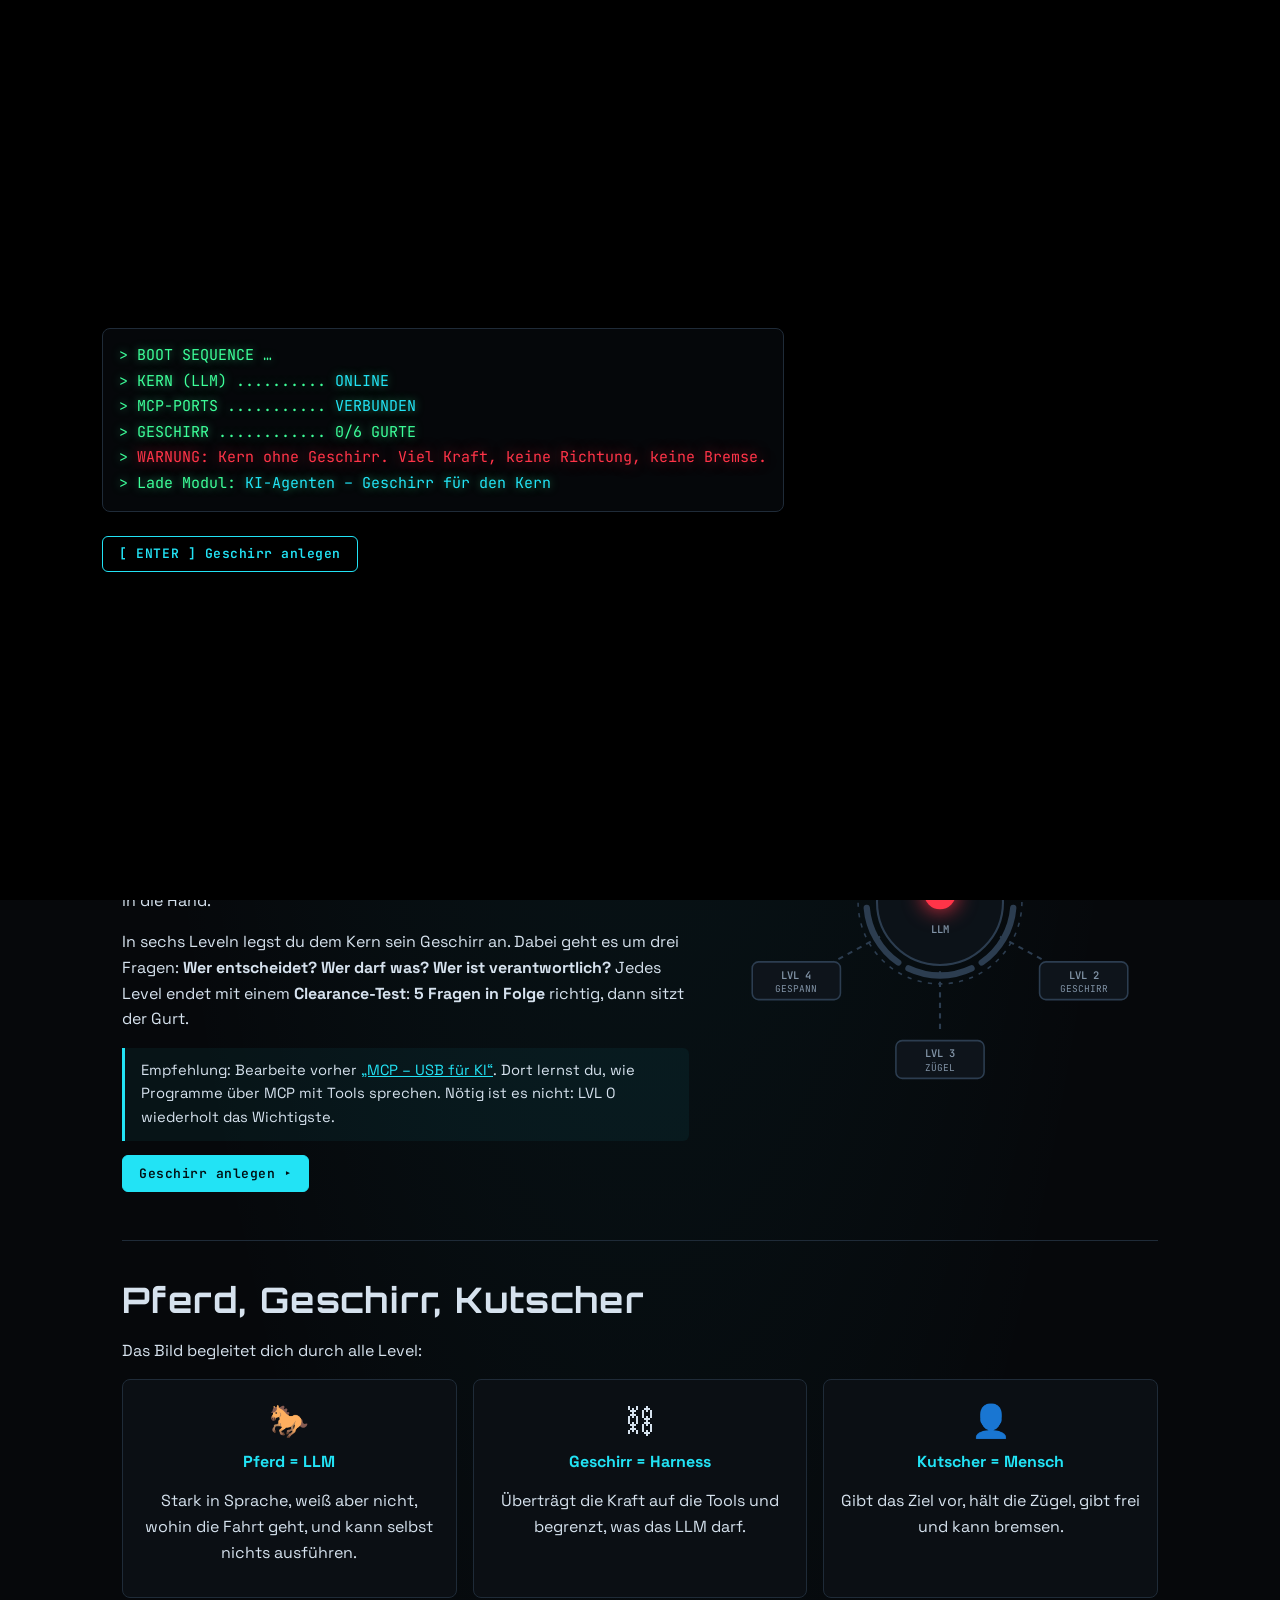
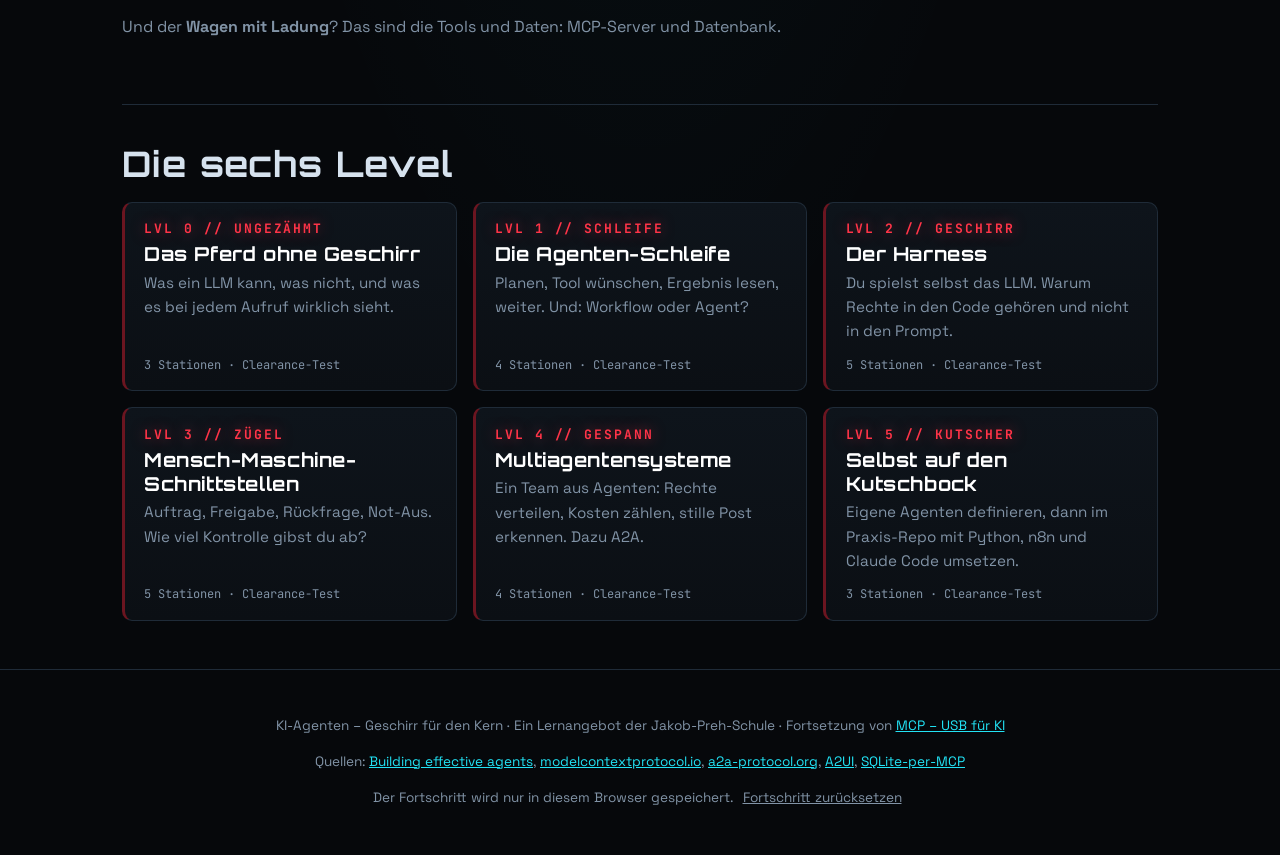
==== commit 12cd12bc: "Schaubild und Definitionen überarbeitet" ====
--- a/index.html
+++ b/index.html
@@ -52,8 +52,8 @@
     <h1 class="glitch" data-text="KI-Agenten">KI-Agenten</h1>
     <p class="lead">Das Pferd ist stark. Wer hält die Zügel?</p>
     <p>Der KI-Kern ist über MCP mit Werkzeugen und Daten verbunden. Aber ein Sprachmodell <strong>kann selbst nichts ausführen</strong>
-      und <strong>merkt sich nichts</strong>. Erst ein Rahmenprogramm, der <strong>Harness</strong> (englisch: Geschirr), macht daraus einen <strong>Agenten</strong>:
-      Es lenkt die Kraft, setzt Grenzen und gibt dem Menschen die Zügel in die Hand.</p>
+      und <strong>merkt sich nichts</strong>. Erst ein Rahmenprogramm, der <strong>Harness</strong> (englisch: Geschirr), wird mit einem Zugang zum Sprachmodell zum <strong>Agenten</strong>:
+      Er spricht das Modell über eine API an, lenkt seine Kraft, setzt Grenzen und gibt dem Menschen die Zügel in die Hand.</p>
     <p>In sechs Leveln legst du dem Kern sein Geschirr an. Dabei geht es um drei Fragen:
       <strong>Wer entscheidet? Wer darf was? Wer ist verantwortlich?</strong>
       Jedes Level endet mit einem <strong>Clearance-Test</strong>: <strong>5 Fragen in Folge</strong> richtig, dann sitzt der Gurt.</p>
--- a/css/style.css
+++ b/css/style.css
@@ -772,3 +772,17 @@
 
 /* Spalten-Formulare nicht umbrechen, sonst richtet sich die Breite nach dem breitesten Feld */
 .controls.col { flex-wrap: nowrap; }
+
+/* Rahmen „Agent = LLM + Harness“ im Schichtenmodell */
+.a-agentframe { fill: rgba(255,52,72,.04); stroke: var(--red); stroke-width: 2; stroke-dasharray: 7 4; stroke-linejoin: round; }
+.arch .a-agentlbl { fill: var(--red); font: 700 12px var(--mono); letter-spacing: .06em; }
+html.hellmodus .a-llm { fill: #fbeef0; }
+.arch .a-api { fill: var(--cyan); font-weight: 700; }
+
+/* Farben im Schaubild: Rot = Agent, Violett = LLM */
+.arch .a-lbl { fill: var(--violet); }
+.a-llm { fill: rgba(197,146,255,.1); stroke: var(--violet); }
+html.hellmodus .a-llm { fill: #f3ecfb; }
+.a-agentdot { fill: rgba(255,52,72,.1); stroke: var(--red); }
+.a-gap { fill: none; stroke: var(--muted); stroke-width: 1.5; stroke-dasharray: 5 4; }
+.a-gap-end { stroke-dasharray: none; }
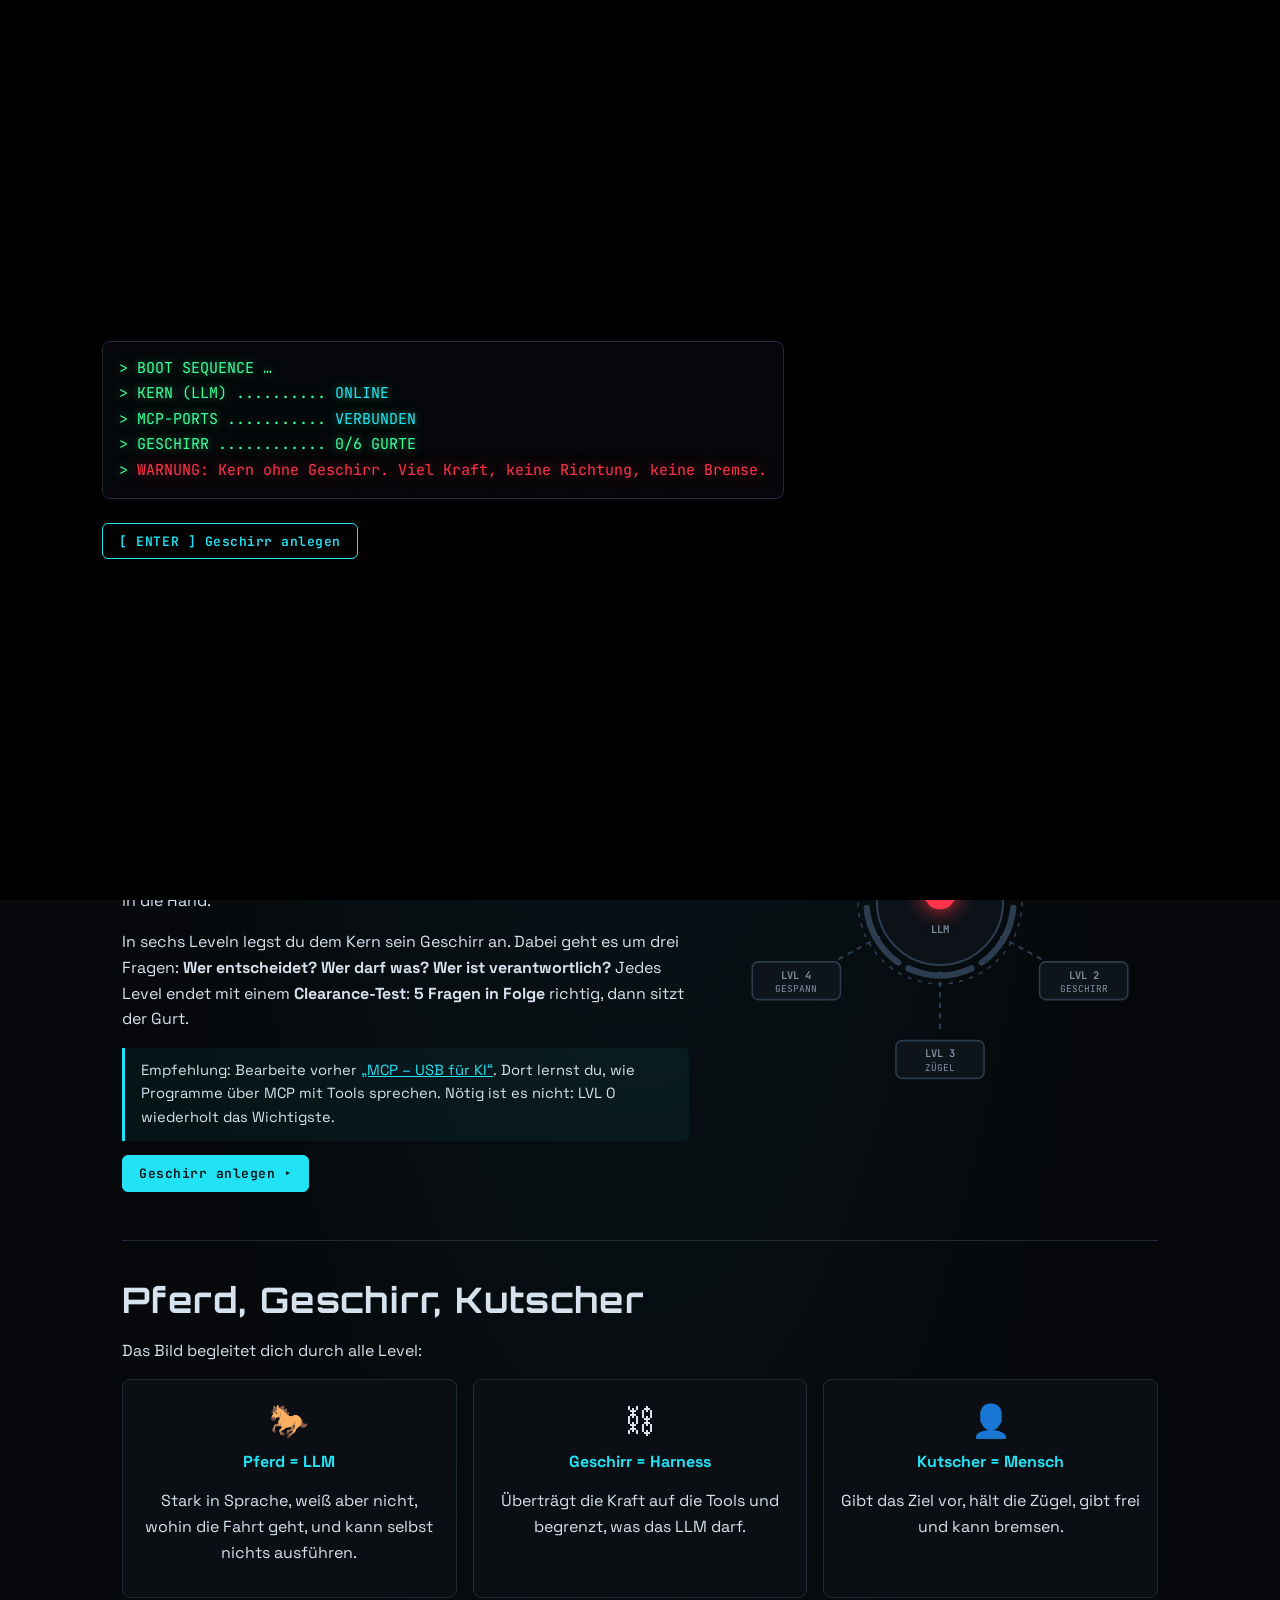
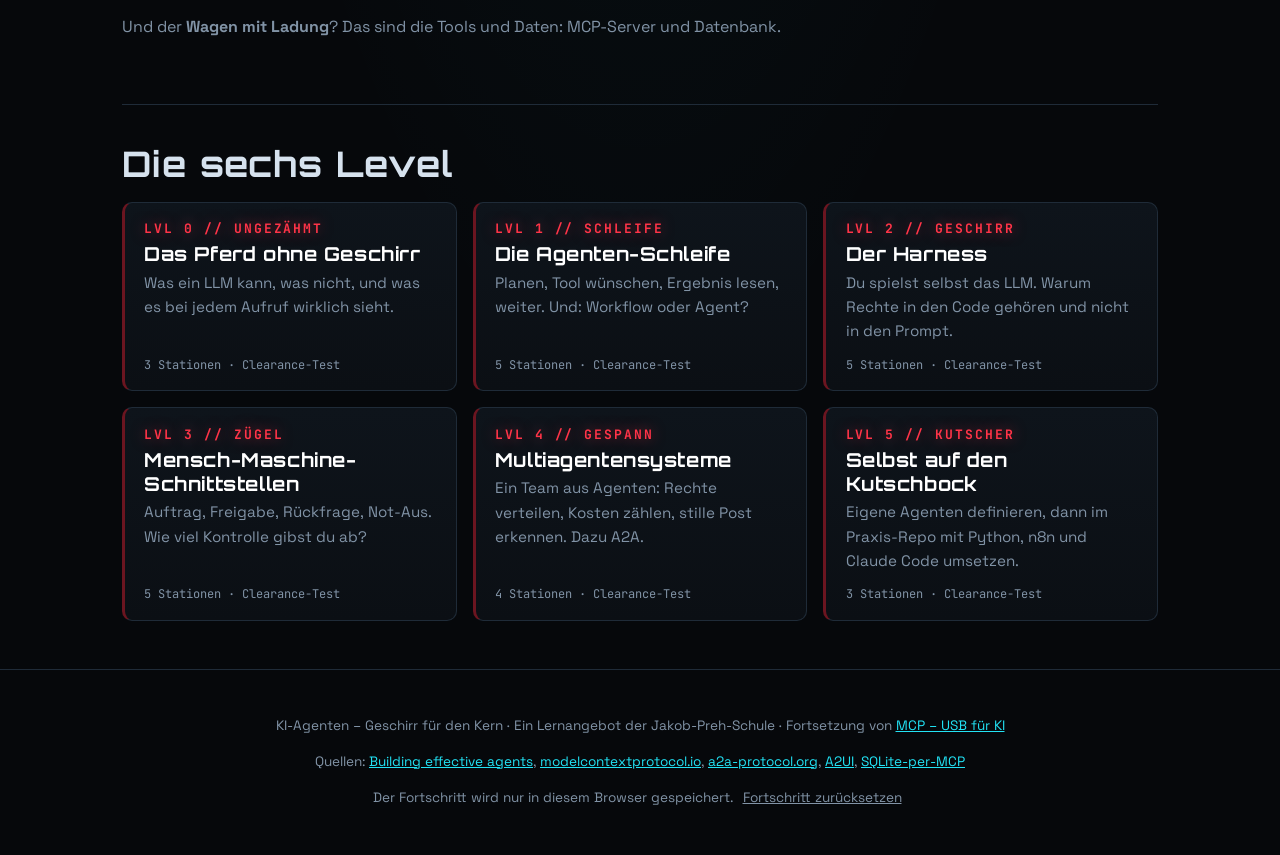
==== commit 7af3b83e: "Graphansicht für Agent hinzugefügt + Bilder" ====
--- a/index.html
+++ b/index.html
@@ -91,7 +91,7 @@
       <span class="lvl-tag">LVL 1 // SCHLEIFE</span>
       <h3>Die Agenten-Schleife</h3>
       <p>Planen, Tool wünschen, Ergebnis lesen, weiter. Und: Workflow oder Agent?</p>
-      <span class="lvl-meta">4 Stationen · Clearance-Test</span>
+      <span class="lvl-meta">5 Stationen · Clearance-Test</span>
     </a>
     <a class="lvl-card" href="lvl2.html" data-level="2">
       <span class="lvl-tag">LVL 2 // GESCHIRR</span>
@@ -128,7 +128,7 @@
   </figure>
   <h2 class="glitch" data-text="GESPANN STARTKLAR">GESPANN STARTKLAR</h2>
   <p>Alle sechs Gurte sitzen. Du hast die Clearance <strong>KUTSCHER</strong> erreicht.</p>
-  <p>Jetzt ab auf den echten Kutschbock: Im <a href="https://github.com/FlowTheTensor/SQLite-per-MCP/blob/main/agenten/README.md" target="_blank" rel="noopener">Praxis-Repo SQLite-per-MCP</a>
+  <p>Jetzt ab auf den echten Kutschbock: Im <a href="https://github.com/FlowTheTensor/SQLite-per-MCP/blob/agenten-erweiterung/agenten/README.md" target="_blank" rel="noopener">Praxis-Repo SQLite-per-MCP</a>
     baust und steuerst du deine Agenten selbst.</p>
 </section>
 
@@ -141,7 +141,7 @@
     <a href="https://modelcontextprotocol.io" target="_blank" rel="noopener">modelcontextprotocol.io</a>,
     <a href="https://a2a-protocol.org" target="_blank" rel="noopener">a2a-protocol.org</a>,
     <a href="https://github.com/google/A2UI" target="_blank" rel="noopener">A2UI</a>,
-    <a href="https://github.com/FlowTheTensor/SQLite-per-MCP" target="_blank" rel="noopener">SQLite-per-MCP</a></p>
+    <a href="https://github.com/FlowTheTensor/SQLite-per-MCP/tree/agenten-erweiterung" target="_blank" rel="noopener">SQLite-per-MCP</a></p>
   <p>Der Fortschritt wird nur in diesem Browser gespeichert. <button class="linkbtn" id="reset-progress">Fortschritt zurücksetzen</button></p>
 </footer>
 
--- a/css/style.css
+++ b/css/style.css
@@ -786,3 +786,29 @@
 .a-agentdot { fill: rgba(255,52,72,.1); stroke: var(--red); }
 .a-gap { fill: none; stroke: var(--muted); stroke-width: 1.5; stroke-dasharray: 5 4; }
 .a-gap-end { stroke-dasharray: none; }
+
+/* LVL 1 Station 5: Ablauf als Graph (Workflow vs. Agent) */
+.gr-paar { margin: 1rem 0 .4rem; }
+.gr-karte { margin: 0; display: flex; flex-direction: column; gap: .5rem; }
+.gr-titel { font: 600 13px var(--mono); color: var(--text); }
+.gr-svg { width: 100%; max-width: 340px; height: auto; display: block; margin: 0 auto; }
+.gr-fazit { margin: 0; font-size: .92rem; color: var(--muted); }
+.gr-node rect { fill: var(--panel); stroke: var(--line2); stroke-width: 1.5; }
+.gr-node text, .gr-term text { fill: var(--text); font: 600 12px var(--mono); text-anchor: middle; }
+.gr-node .gr-klein { fill: var(--muted); font: 10px var(--mono); }
+.gr-llm rect { stroke: var(--blue); }
+.gr-llm text:first-of-type { fill: var(--blue); }
+.gr-tool rect { stroke: var(--green); }
+.gr-tool text:first-of-type { fill: var(--green); }
+.gr-term rect { fill: var(--bg2); stroke: var(--muted); stroke-width: 1.2; }
+.gr-term text { fill: var(--muted); font-size: 11px; }
+.gr-fest { fill: none; stroke: var(--cyan); stroke-width: 2; }
+.gr-bed { fill: none; stroke: var(--amber); stroke-width: 2; stroke-dasharray: 6 4; }
+.gr-pf-fest { fill: var(--cyan); }
+.gr-pf-bed { fill: var(--amber); }
+.gr-kante { fill: var(--cyan); font: 10px var(--mono); text-anchor: middle; }
+.gr-kante-bed { fill: var(--amber); }
+.gr-links { text-anchor: start; }
+.gr-legende { display: flex; flex-wrap: wrap; gap: .3rem 1.4rem; font: 12px var(--mono); color: var(--muted); margin: .4rem 0 1rem; }
+.gr-legende span { display: inline-flex; align-items: center; gap: .45rem; }
+.gr-l { width: 34px; height: 10px; flex: none; }
